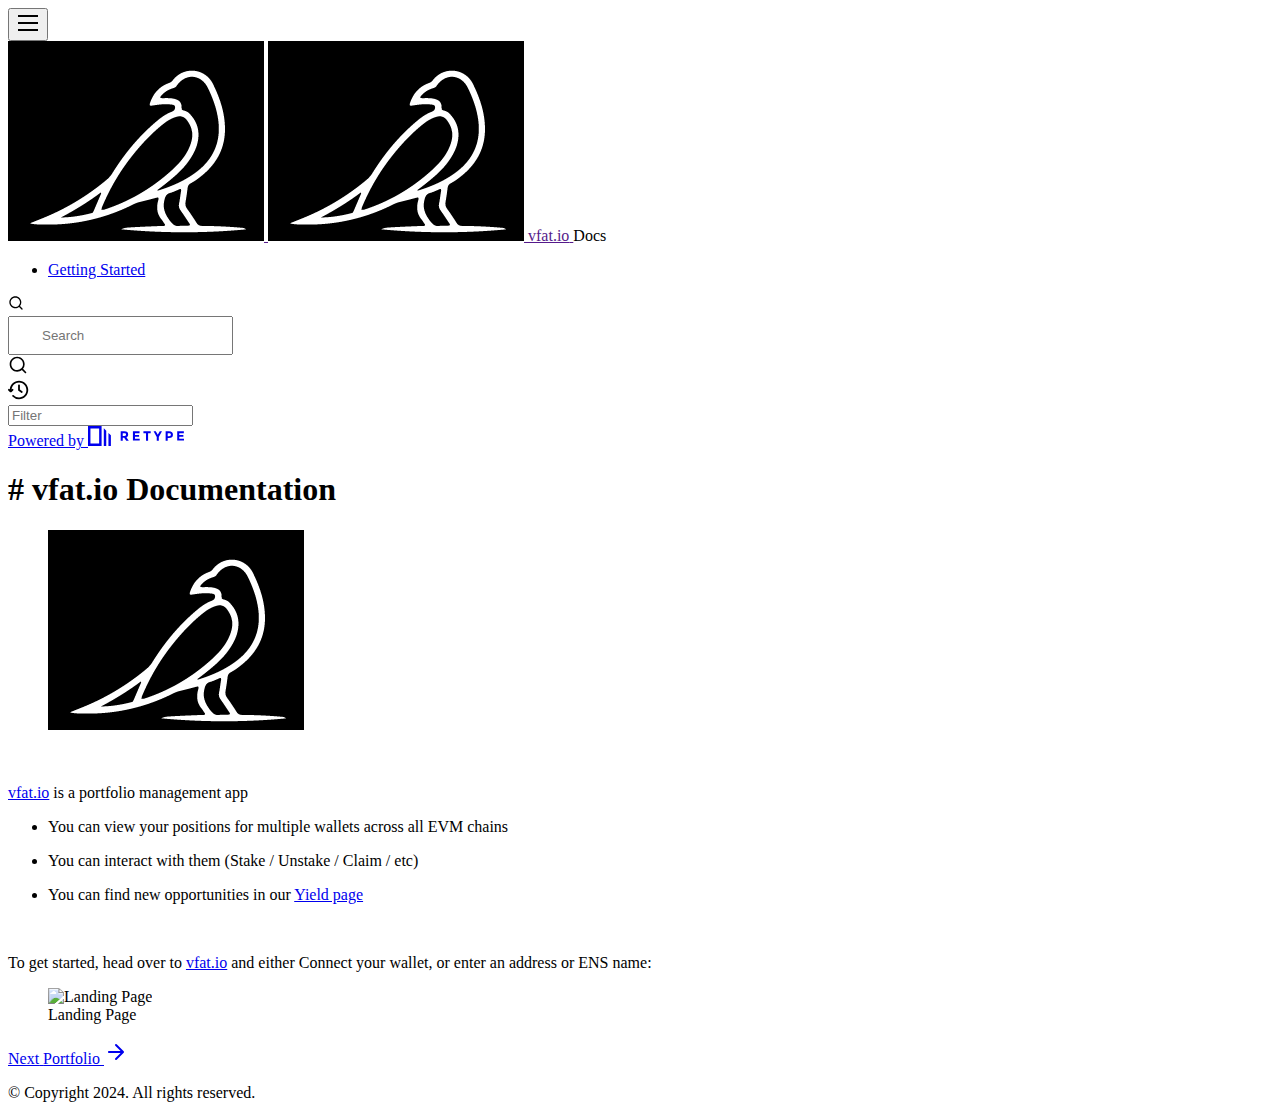
==== index.html @ 2ae231e9 "Refreshes Retype-generated documentation." ====
<!DOCTYPE html>
<html lang="en" class="h-full">
<head>
    <meta charset="UTF-8">
    <meta name="viewport" content="width=device-width,initial-scale=1">
    <meta name="turbo-cache-control" content="no-cache" data-turbo-track="reload" data-track-token="3.5.0.771573859008">

    <!-- See retype.com -->
    <meta name="generator" content="Retype 3.5.0">

    <!-- Primary Meta Tags -->
    <title>vfat.io Documentation</title>
    <meta name="title" content="vfat.io Documentation">
    <meta name="description" content="vfat.io is a portfolio management app">

    <!-- Canonical -->
    <link rel="canonical" href="https://docs.vfat.io/">

    <!-- Open Graph / Facebook -->
    <meta property="og:type" content="website">
    <meta property="og:url" content="https://docs.vfat.io/">
    <meta property="og:title" content="vfat.io Documentation">
    <meta property="og:description" content="vfat.io is a portfolio management app">
    <meta property="og:image" content="https://docs.vfat.io/img/vfat_bird-modified.png">

    <!-- Twitter -->
    <meta property="twitter:card" content="summary_large_image">
    <meta property="twitter:url" content="https://docs.vfat.io/">
    <meta property="twitter:title" content="vfat.io Documentation">
    <meta property="twitter:description" content="vfat.io is a portfolio management app">
    <meta property="twitter:image" content="https://docs.vfat.io/img/vfat_bird-modified.png">

    <script data-cfasync="false">(function () { var el = document.documentElement, m = localStorage.getItem("doc_theme"), wm = window.matchMedia; if (m === "dark" || (!m && wm && wm("(prefers-color-scheme: dark)").matches)) { el.classList.add("dark") } else { el.classList.remove("dark") } })();</script>

    <link href="resources/css/retype.css?v=3.5.0.771573859008" rel="stylesheet">

    <script data-cfasync="false" src="resources/js/config.js?v=3.5.0.771573859008" data-turbo-eval="false" defer></script>
    <script data-cfasync="false" src="resources/js/retype.js?v=3.5.0" data-turbo-eval="false" defer></script>
    <script id="lunr-js" data-cfasync="false" src="resources/js/lunr.js?v=3.5.0.771573859008" data-turbo-eval="false" defer></script>
</head>
<body>
    <div id="docs-app" class="relative text-base antialiased text-gray-700 bg-white font-body dark:bg-dark-850 dark:text-dark-300">
        <div class="absolute bottom-0 left-0 bg-gray-100 dark:bg-dark-800" style="top: 5rem; right: 50%"></div>
    
        <header id="docs-site-header" class="sticky top-0 z-30 flex w-full h-16 bg-white border-b border-gray-200 md:h-20 dark:bg-dark-850 dark:border-dark-650">
            <div class="container relative flex items-center justify-between pr-6 grow md:justify-start">
                <!-- Mobile menu button skeleton -->
                <button v-cloak class="skeleton docs-mobile-menu-button flex items-center justify-center shrink-0 overflow-hidden dark:text-white focus:outline-none rounded-full w-10 h-10 ml-3.5 md:hidden"><svg xmlns="http://www.w3.org/2000/svg" class="mb-px shrink-0" width="24" height="24" viewBox="0 0 24 24" role="presentation" style="margin-bottom: 0px;"><g fill="currentColor"><path d="M2 4h20v2H2zM2 11h20v2H2zM2 18h20v2H2z"></path></g></svg></button>
                <div v-cloak id="docs-sidebar-toggle"></div>
        
                <!-- Logo -->
                <div class="flex items-center justify-between h-full py-2 md:w-75">
                    <div class="flex items-center px-2 md:px-6">
                        <a id="docs-site-logo" href="" class="flex items-center leading-snug text-2xl">
                            <span class="w-10 mr-2 grow-0 shrink-0 overflow-hidden">
                                <img class="max-h-10 dark:hidden md:inline-block" src="img/vfat_bird-modified.png">
                                <img class="max-h-10 hidden dark:inline-block" src="img/vfat_bird-modified.png">
                            </span>
                            <span class="dark:text-white font-semibold line-clamp-1 md:line-clamp-2">vfat.io</span>
                        </a><span class="hidden px-2 py-1 ml-4 text-sm font-semibold leading-none text-root-logo-label-text bg-root-logo-label-bg rounded-sm md:inline-block">Docs</span>
                    </div>
        
                    <span class="hidden h-8 border-r md:inline-block dark:border-dark-650"></span>
                </div>
        
                <div class="flex justify-between md:grow">
                    <!-- Top Nav -->
                    <nav class="hidden md:flex">
                        <ul class="flex flex-col mb-4 md:pl-16 md:mb-0 md:flex-row md:items-center">
                            <li class="mr-6">
                                <a class="py-2 md:mb-0 inline-flex items-center text-sm whitespace-nowrap transition-colors duration-200 ease-linear md:text-blue-500 dark:text-blue-400 hover:text-blue-800 dark:hover:text-blue-200" href="https://retype.com/guides/getting-started/">Getting Started</a>
                            </li>
        
                        </ul>
                    </nav>
        
                    <!-- Header Right Skeleton -->
                    <div v-cloak class="flex justify-end grow skeleton">
        
                        <!-- Search input mock -->
                        <div class="relative hidden w-40 lg:block lg:max-w-sm lg:ml-auto">
                            <div class="absolute flex items-center justify-center h-full pl-3 dark:text-dark-300">
                                <svg xmlns="http://www.w3.org/2000/svg" class="icon-base" width="16" height="16" viewBox="0 0 24 24" aria-labelledby="icon" role="presentation" style="margin-bottom: 1px;"><g fill="currentColor" ><path d="M21.71 20.29l-3.68-3.68A8.963 8.963 0 0020 11c0-4.96-4.04-9-9-9s-9 4.04-9 9 4.04 9 9 9c2.12 0 4.07-.74 5.61-1.97l3.68 3.68c.2.19.45.29.71.29s.51-.1.71-.29c.39-.39.39-1.03 0-1.42zM4 11c0-3.86 3.14-7 7-7s7 3.14 7 7c0 1.92-.78 3.66-2.04 4.93-.01.01-.02.01-.02.01-.01.01-.01.01-.01.02A6.98 6.98 0 0111 18c-3.86 0-7-3.14-7-7z" ></path></g></svg>
                            </div>
                            <input class="w-full h-10 placeholder-gray-400 transition-colors duration-200 ease-in bg-gray-200 border border-transparent rounded md:text-sm hover:bg-white hover:border-gray-300 focus:outline-none focus:bg-white focus:border-gray-500 dark:bg-dark-600 dark:border-dark-600 dark:placeholder-dark-400" style="padding: 0.625rem 0.75rem 0.625rem 2rem" type="text" placeholder="Search">
                        </div>
        
                        <!-- Mobile search button -->
                        <div class="flex items-center justify-center w-10 h-10 lg:hidden">
                            <svg xmlns="http://www.w3.org/2000/svg" class="shrink-0 icon-base" width="20" height="20" viewBox="0 0 24 24" aria-labelledby="icon" role="presentation" style="margin-bottom: 0px;"><g fill="currentColor" ><path d="M21.71 20.29l-3.68-3.68A8.963 8.963 0 0020 11c0-4.96-4.04-9-9-9s-9 4.04-9 9 4.04 9 9 9c2.12 0 4.07-.74 5.61-1.97l3.68 3.68c.2.19.45.29.71.29s.51-.1.71-.29c.39-.39.39-1.03 0-1.42zM4 11c0-3.86 3.14-7 7-7s7 3.14 7 7c0 1.92-.78 3.66-2.04 4.93-.01.01-.02.01-.02.01-.01.01-.01.01-.01.02A6.98 6.98 0 0111 18c-3.86 0-7-3.14-7-7z" ></path></g></svg>
                        </div>
        
                        <!-- Dark mode switch placeholder -->
                        <div class="w-10 h-10 lg:ml-2"></div>
        
                        <!-- History button -->
                        <div class="flex items-center justify-center w-10 h-10" style="margin-right: -0.625rem;">
                            <svg xmlns="http://www.w3.org/2000/svg" class="shrink-0 icon-base" width="22" height="22" viewBox="0 0 24 24" aria-labelledby="icon" role="presentation" style="margin-bottom: 0px;"><g fill="currentColor" ><g ><path d="M12.01 6.01c-.55 0-1 .45-1 1V12a1 1 0 00.4.8l3 2.22a.985.985 0 001.39-.2.996.996 0 00-.21-1.4l-2.6-1.92V7.01c.02-.55-.43-1-.98-1z"></path><path d="M12.01 1.91c-5.33 0-9.69 4.16-10.05 9.4l-.29-.26a.997.997 0 10-1.34 1.48l1.97 1.79c.19.17.43.26.67.26s.48-.09.67-.26l1.97-1.79a.997.997 0 10-1.34-1.48l-.31.28c.34-4.14 3.82-7.41 8.05-7.41 4.46 0 8.08 3.63 8.08 8.09s-3.63 8.08-8.08 8.08c-2.18 0-4.22-.85-5.75-2.4a.996.996 0 10-1.42 1.4 10.02 10.02 0 007.17 2.99c5.56 0 10.08-4.52 10.08-10.08.01-5.56-4.52-10.09-10.08-10.09z"></path></g></g></svg>
                        </div>
                    </div>
        
                    <div v-cloak class="flex justify-end grow">
                        <div id="docs-mobile-search-button"></div>
                        <doc-search-desktop></doc-search-desktop>
        
                        <doc-theme-switch class="lg:ml-2"></doc-theme-switch>
                        <doc-history></doc-history>
                    </div>
                </div>
            </div>
        </header>
    
        <div class="container relative flex bg-white">
            <!-- Sidebar Skeleton -->
            <div v-cloak class="fixed flex flex-col shrink-0 duration-300 ease-in-out bg-gray-100 border-gray-200 sidebar top-20 w-75 border-r h-screen md:sticky transition-transform skeleton dark:bg-dark-800 dark:border-dark-650">
            
                <!-- Render this div, if config.showSidebarFilter is `true` -->
                <div class="flex items-center h-16 px-6">
                    <input class="w-full h-8 px-3 py-2 transition-colors duration-200 ease-linear bg-white border border-gray-200 rounded shadow-none text-sm focus:outline-none focus:border-gray-600 dark:bg-dark-600 dark:border-dark-600" type="text" placeholder="Filter">
                </div>
            
                <div class="pl-6 mt-1 mb-4">
                    <div class="w-32 h-3 mb-4 bg-gray-200 rounded-full loading dark:bg-dark-600"></div>
                    <div class="w-48 h-3 mb-4 bg-gray-200 rounded-full loading dark:bg-dark-600"></div>
                    <div class="w-40 h-3 mb-4 bg-gray-200 rounded-full loading dark:bg-dark-600"></div>
                    <div class="w-32 h-3 mb-4 bg-gray-200 rounded-full loading dark:bg-dark-600"></div>
                    <div class="w-48 h-3 mb-4 bg-gray-200 rounded-full loading dark:bg-dark-600"></div>
                    <div class="w-40 h-3 mb-4 bg-gray-200 rounded-full loading dark:bg-dark-600"></div>
                </div>
            
                <div class="shrink-0 mt-auto bg-transparent dark:border-dark-650">
                    <a class="flex items-center justify-center flex-nowrap h-16 text-gray-400 dark:text-dark-400 hover:text-gray-700 dark:hover:text-dark-300 transition-colors duration-150 ease-in docs-powered-by" target="_blank" href="https://retype.com/" rel="noopener">
                        <span class="text-xs whitespace-nowrap">Powered by</span>
                        <svg xmlns="http://www.w3.org/2000/svg" class="ml-2" fill="currentColor" width="96" height="20" overflow="visible"><path d="M0 0v20h13.59V0H0zm11.15 17.54H2.44V2.46h8.71v15.08zM15.8 20h2.44V4.67L15.8 2.22zM20.45 6.89V20h2.44V9.34z"/><g><path d="M40.16 8.44c0 1.49-.59 2.45-1.75 2.88l2.34 3.32h-2.53l-2.04-2.96h-1.43v2.96h-2.06V5.36h3.5c1.43 0 2.46.24 3.07.73s.9 1.27.9 2.35zm-2.48 1.1c.26-.23.38-.59.38-1.09 0-.5-.13-.84-.4-1.03s-.73-.28-1.39-.28h-1.54v2.75h1.5c.72 0 1.2-.12 1.45-.35zM51.56 5.36V7.2h-4.59v1.91h4.13v1.76h-4.13v1.92h4.74v1.83h-6.79V5.36h6.64zM60.09 7.15v7.48h-2.06V7.15h-2.61V5.36h7.28v1.79h-2.61zM70.81 14.64h-2.06v-3.66l-3.19-5.61h2.23l1.99 3.45 1.99-3.45H74l-3.19 5.61v3.66zM83.99 6.19c.65.55.97 1.4.97 2.55s-.33 1.98-1 2.51-1.68.8-3.04.8h-1.23v2.59h-2.06V5.36h3.26c1.42 0 2.45.28 3.1.83zm-1.51 3.65c.25-.28.37-.69.37-1.22s-.16-.92-.48-1.14c-.32-.23-.82-.34-1.5-.34H79.7v3.12h1.38c.68 0 1.15-.14 1.4-.42zM95.85 5.36V7.2h-4.59v1.91h4.13v1.76h-4.13v1.92H96v1.83h-6.79V5.36h6.64z"/></g></svg>
                    </a>
                </div>
            </div>
            
            <!-- Sidebar component -->
            <doc-sidebar v-cloak>
                <template #sidebar-footer>
                    <div class="shrink-0 mt-auto border-t md:bg-transparent md:border-none dark:border-dark-650">
            
                        <div class="py-3 px-6 md:hidden border-b dark:border-dark-650">
                            <nav>
                                <ul class="flex flex-wrap justify-center items-center">
                                    <li class="mr-6">
                                        <a class="block py-1 inline-flex items-center text-sm whitespace-nowrap transition-colors duration-200 ease-linear md:text-blue-500 dark:text-blue-400 hover:text-blue-800 dark:hover:text-blue-200" href="https://retype.com/guides/getting-started/">Getting Started</a>
                                    </li>
            
                                </ul>
                            </nav>
                        </div>
            
                        <a class="flex items-center justify-center flex-nowrap h-16 text-gray-400 dark:text-dark-400 hover:text-gray-700 dark:hover:text-dark-300 transition-colors duration-150 ease-in docs-powered-by" target="_blank" href="https://retype.com/" rel="noopener">
                            <span class="text-xs whitespace-nowrap">Powered by</span>
                            <svg xmlns="http://www.w3.org/2000/svg" class="ml-2" fill="currentColor" width="96" height="20" overflow="visible"><path d="M0 0v20h13.59V0H0zm11.15 17.54H2.44V2.46h8.71v15.08zM15.8 20h2.44V4.67L15.8 2.22zM20.45 6.89V20h2.44V9.34z"/><g><path d="M40.16 8.44c0 1.49-.59 2.45-1.75 2.88l2.34 3.32h-2.53l-2.04-2.96h-1.43v2.96h-2.06V5.36h3.5c1.43 0 2.46.24 3.07.73s.9 1.27.9 2.35zm-2.48 1.1c.26-.23.38-.59.38-1.09 0-.5-.13-.84-.4-1.03s-.73-.28-1.39-.28h-1.54v2.75h1.5c.72 0 1.2-.12 1.45-.35zM51.56 5.36V7.2h-4.59v1.91h4.13v1.76h-4.13v1.92h4.74v1.83h-6.79V5.36h6.64zM60.09 7.15v7.48h-2.06V7.15h-2.61V5.36h7.28v1.79h-2.61zM70.81 14.64h-2.06v-3.66l-3.19-5.61h2.23l1.99 3.45 1.99-3.45H74l-3.19 5.61v3.66zM83.99 6.19c.65.55.97 1.4.97 2.55s-.33 1.98-1 2.51-1.68.8-3.04.8h-1.23v2.59h-2.06V5.36h3.26c1.42 0 2.45.28 3.1.83zm-1.51 3.65c.25-.28.37-.69.37-1.22s-.16-.92-.48-1.14c-.32-.23-.82-.34-1.5-.34H79.7v3.12h1.38c.68 0 1.15-.14 1.4-.42zM95.85 5.36V7.2h-4.59v1.91h4.13v1.76h-4.13v1.92H96v1.83h-6.79V5.36h6.64z"/></g></svg>
                        </a>
                    </div>
                </template>
            </doc-sidebar>
    
            <div class="grow min-w-0 dark:bg-dark-850">
                <!-- Render "toolbar" template here on api pages --><!-- Render page content -->
                <div class="flex">
                    <div class="min-w-0 p-4 grow md:px-16">
                        <main class="relative pb-12 lg:pt-2">
                            <div class="docs-markdown" id="docs-content">
                                <!-- Rendered if sidebar right is enabled -->
                                <div id="docs-sidebar-right-toggle"></div>
                                <!-- Page content  -->
<doc-anchor-target id="vfatio-documentation" class="break-words">
    <h1>
        <doc-anchor-trigger class="header-anchor-trigger" to="#vfatio-documentation">#</doc-anchor-trigger>
        <span>vfat.io Documentation</span>
    </h1>
</doc-anchor-target>
<p><figure class="content-center">
    <img src="img/vfat_bird-modified.png" alt="">
    <figcaption class="caption"></figcaption>
</figure>
</p>
<br>
<p><a href="https://vfat.io">vfat.io</a> is a portfolio management app</p>
<ul>
<li><p>You can view your positions for multiple wallets across all EVM chains</p>
</li>
<li><p>You can interact with them (Stake / Unstake / Claim / etc)</p>
</li>
<li><p>You can find new opportunities in our <a href="https://vfat.io/yield">Yield page</a></p>
</li>
</ul>
<br>
<p>To get started, head over to <a href="https://vfat.io">vfat.io</a> and either Connect your wallet, or enter an address or ENS name:</p>
<p><figure class="content-center">
    <img src="img/landing_page.png" alt="Landing Page">
    <figcaption class="caption">Landing Page</figcaption>
</figure>
</p>

                                
                                <!-- Required only on API pages -->
                                <doc-toolbar-member-filter-no-results></doc-toolbar-member-filter-no-results>
                            </div>
                            <footer class="clear-both">
                            
                                <nav class="flex mt-14">
                                    <div class="w-1/2">
                                    </div>
                            
                                    <div class="w-1/2">
                                        <a class="px-5 py-4 -mx-px h-full flex items-center justify-end break-normal font-medium text-blue-500 dark:text-blue-400 border border-gray-300 hover:border-gray-400 dark:border-dark-650 dark:hover:border-dark-450 rounded-l rounded-r-lg transition-colors duration-150 relative hover:z-5" href="portfolio/">
                                            <span>
                                                <span class="block text-xs font-normal text-right text-gray-400 dark:text-dark-400">Next</span>
                                                <span class="block mt-1">Portfolio</span>
                                            </span>
                                            <svg xmlns="http://www.w3.org/2000/svg" class="ml-3" width="24" height="24" viewBox="0 0 24 24" fill="currentColor" overflow="visible"><path d="M19.92 12.38a1 1 0 00-.22-1.09l-7-7a.996.996 0 10-1.41 1.41l5.3 5.3H5c-.55 0-1 .45-1 1s.45 1 1 1h11.59l-5.29 5.29a.996.996 0 000 1.41c.19.2.44.3.7.3s.51-.1.71-.29l7-7c.09-.09.16-.21.21-.33z" /><path fill="none" d="M0 0h24v24H0z" /></svg>
                                        </a>
                                    </div>
                                </nav>
                            </footer>
                        </main>
                
                        <div class="border-t dark:border-dark-650 pt-6 mb-8">
                            <footer class="flex flex-wrap items-center justify-between">
                                <div>
                                    <ul class="flex flex-wrap items-center text-sm">
                                    </ul>
                                </div>
                                <div class="docs-copyright py-2 text-gray-500 dark:text-dark-350 text-sm leading-relaxed"><p>© Copyright 2024. All rights reserved.</p></div>
                            </footer>
                        </div>
                    </div>
                
                    <!-- Rendered if sidebar right is enabled -->
                    <!-- Sidebar right skeleton-->
                    <div v-cloak class="fixed top-0 bottom-0 right-0 translate-x-full bg-white border-gray-200 lg:sticky lg:border-l lg:shrink-0 lg:pt-6 lg:transform-none sm:w-1/2 lg:w-64 lg:z-0 md:w-104 sidebar-right skeleton dark:bg-dark-850 dark:border-dark-650">
                        <div class="pl-5">
                            <div class="w-32 h-3 mb-4 bg-gray-200 dark:bg-dark-600 rounded-full loading"></div>
                            <div class="w-48 h-3 mb-4 bg-gray-200 dark:bg-dark-600 rounded-full loading"></div>
                            <div class="w-40 h-3 mb-4 bg-gray-200 dark:bg-dark-600 rounded-full loading"></div>
                        </div>
                    </div>
                
                    <!-- User should be able to hide sidebar right -->
                    <doc-sidebar-right v-cloak></doc-sidebar-right>
                </div>

            </div>
        </div>
    
        <doc-search-mobile></doc-search-mobile>
        <doc-back-to-top></doc-back-to-top>
    </div>


    <div id="docs-overlay-target"></div>

    <script data-cfasync="false">window.__DOCS__ = { "title": "Welcome", isRoot: true, level: 0, icon: "file", hasPrism: false, hasMermaid: false, hasMath: false, tocDepth: 23 }</script>
</body>
</html>
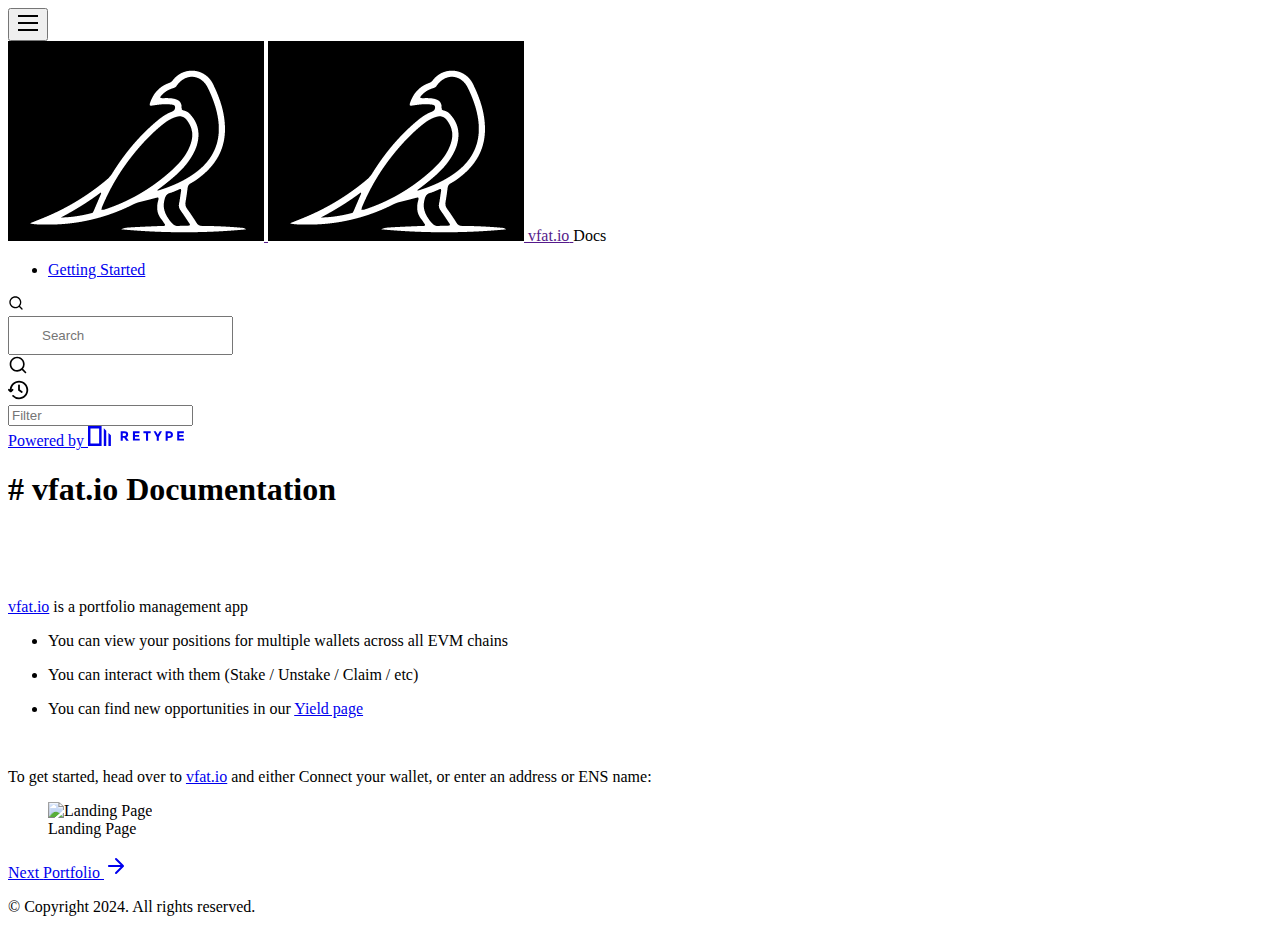
==== commit a57a6755: "Refreshes Retype-generated documentation." ====
--- a/index.html
+++ b/index.html
@@ -3,10 +3,10 @@
 <head>
     <meta charset="UTF-8">
     <meta name="viewport" content="width=device-width,initial-scale=1">
-    <meta name="turbo-cache-control" content="no-cache" data-turbo-track="reload" data-track-token="3.5.0.771573859008">
+    <meta name="turbo-cache-control" content="no-cache" data-turbo-track="reload" data-track-token="3.6.0.784968054610">
 
     <!-- See retype.com -->
-    <meta name="generator" content="Retype 3.5.0">
+    <meta name="generator" content="Retype 3.6.0">
 
     <!-- Primary Meta Tags -->
     <title>vfat.io Documentation</title>
@@ -21,22 +21,22 @@
     <meta property="og:url" content="https://docs.vfat.io/">
     <meta property="og:title" content="vfat.io Documentation">
     <meta property="og:description" content="vfat.io is a portfolio management app">
-    <meta property="og:image" content="https://docs.vfat.io/img/vfat_bird-modified.png">
+    <meta property="og:image" content="https://docs.vfat.io/img/vfat-bird-modified.png">
 
     <!-- Twitter -->
     <meta property="twitter:card" content="summary_large_image">
     <meta property="twitter:url" content="https://docs.vfat.io/">
     <meta property="twitter:title" content="vfat.io Documentation">
     <meta property="twitter:description" content="vfat.io is a portfolio management app">
-    <meta property="twitter:image" content="https://docs.vfat.io/img/vfat_bird-modified.png">
+    <meta property="twitter:image" content="https://docs.vfat.io/img/vfat-bird-modified.png">
 
     <script data-cfasync="false">(function () { var el = document.documentElement, m = localStorage.getItem("doc_theme"), wm = window.matchMedia; if (m === "dark" || (!m && wm && wm("(prefers-color-scheme: dark)").matches)) { el.classList.add("dark") } else { el.classList.remove("dark") } })();</script>
 
-    <link href="resources/css/retype.css?v=3.5.0.771573859008" rel="stylesheet">
-
-    <script data-cfasync="false" src="resources/js/config.js?v=3.5.0.771573859008" data-turbo-eval="false" defer></script>
-    <script data-cfasync="false" src="resources/js/retype.js?v=3.5.0" data-turbo-eval="false" defer></script>
-    <script id="lunr-js" data-cfasync="false" src="resources/js/lunr.js?v=3.5.0.771573859008" data-turbo-eval="false" defer></script>
+    <link href="resources/css/retype.css?v=3.6.0.784968054610" rel="stylesheet">
+
+    <script data-cfasync="false" src="resources/js/config.js?v=3.6.0.784968054610" data-turbo-eval="false" defer></script>
+    <script data-cfasync="false" src="resources/js/retype.js?v=3.6.0" data-turbo-eval="false" defer></script>
+    <script id="lunr-js" data-cfasync="false" src="resources/js/lunr.js?v=3.6.0.784968054610" data-turbo-eval="false" defer></script>
 </head>
 <body>
     <div id="docs-app" class="relative text-base antialiased text-gray-700 bg-white font-body dark:bg-dark-850 dark:text-dark-300">
@@ -176,7 +176,7 @@
     </h1>
 </doc-anchor-target>
 <p><figure class="content-center">
-    <img src="img/vfat_bird-modified.png" alt="">
+    <img src="img/vfat-bird-modified.png" alt="">
     <figcaption class="caption"></figcaption>
 </figure>
 </p>
@@ -193,7 +193,7 @@
 <br>
 <p>To get started, head over to <a href="https://vfat.io">vfat.io</a> and either Connect your wallet, or enter an address or ENS name:</p>
 <p><figure class="content-center">
-    <img src="img/landing_page.png" alt="Landing Page">
+    <img src="img/landing-page.png" alt="Landing Page">
     <figcaption class="caption">Landing Page</figcaption>
 </figure>
 </p>
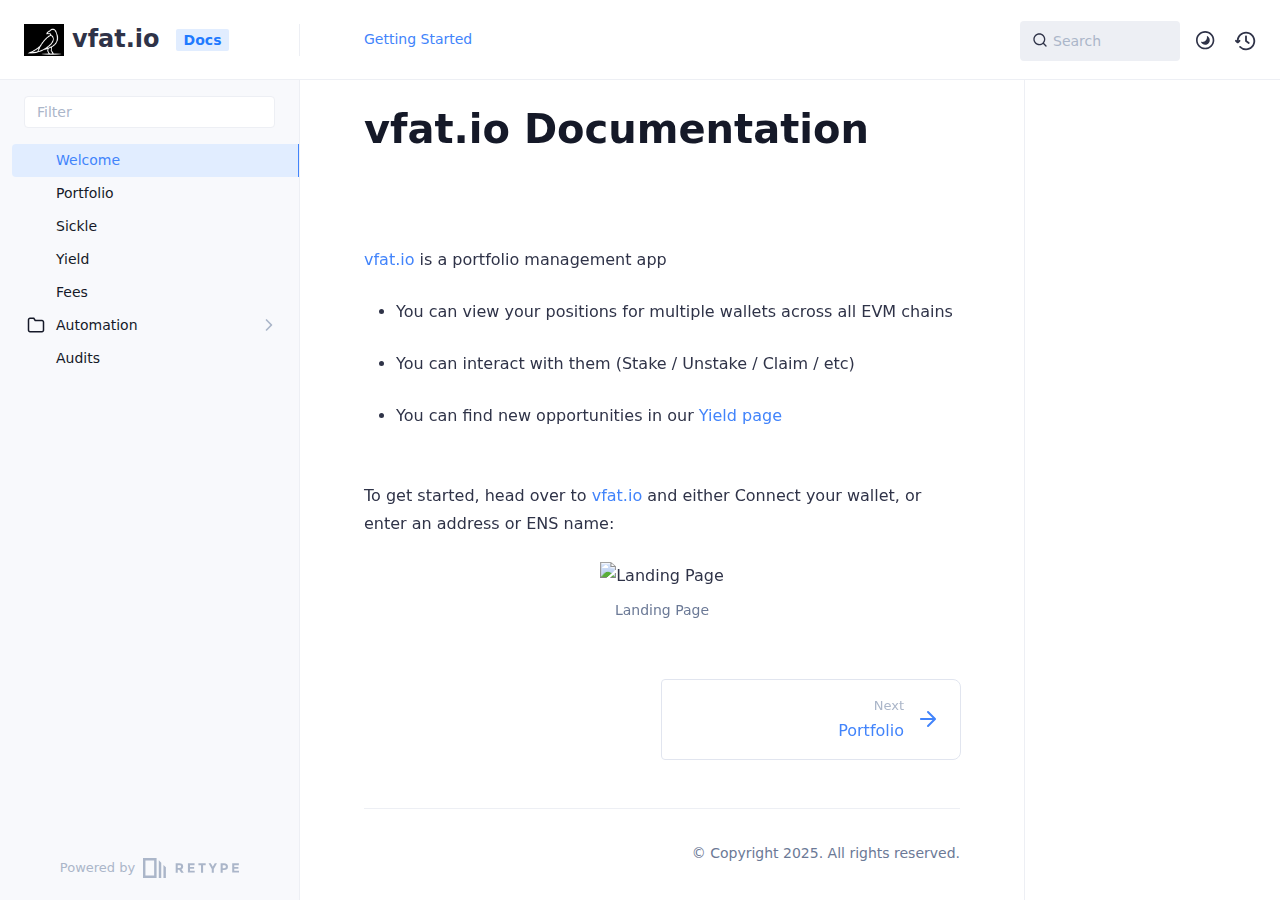
==== commit e3b1e846: "Refreshes Retype-generated documentation." ====
--- a/index.html
+++ b/index.html
@@ -3,7 +3,7 @@
 <head>
     <meta charset="UTF-8">
     <meta name="viewport" content="width=device-width,initial-scale=1">
-    <meta name="turbo-cache-control" content="no-cache" data-turbo-track="reload" data-track-token="3.6.0.784968054610">
+    <meta name="turbo-cache-control" content="no-cache" data-turbo-track="reload" data-track-token="3.6.0.790878250886">
 
     <!-- See retype.com -->
     <meta name="generator" content="Retype 3.6.0">
@@ -32,11 +32,11 @@
 
     <script data-cfasync="false">(function () { var el = document.documentElement, m = localStorage.getItem("doc_theme"), wm = window.matchMedia; if (m === "dark" || (!m && wm && wm("(prefers-color-scheme: dark)").matches)) { el.classList.add("dark") } else { el.classList.remove("dark") } })();</script>
 
-    <link href="resources/css/retype.css?v=3.6.0.784968054610" rel="stylesheet">
-
-    <script data-cfasync="false" src="resources/js/config.js?v=3.6.0.784968054610" data-turbo-eval="false" defer></script>
+    <link href="resources/css/retype.css?v=3.6.0.790878250886" rel="stylesheet">
+
+    <script data-cfasync="false" src="resources/js/config.js?v=3.6.0.790878250886" data-turbo-eval="false" defer></script>
     <script data-cfasync="false" src="resources/js/retype.js?v=3.6.0" data-turbo-eval="false" defer></script>
-    <script id="lunr-js" data-cfasync="false" src="resources/js/lunr.js?v=3.6.0.784968054610" data-turbo-eval="false" defer></script>
+    <script id="lunr-js" data-cfasync="false" src="resources/js/lunr.js?v=3.6.0.790878250886" data-turbo-eval="false" defer></script>
 </head>
 <body>
     <div id="docs-app" class="relative text-base antialiased text-gray-700 bg-white font-body dark:bg-dark-850 dark:text-dark-300">
@@ -227,7 +227,7 @@
                                     <ul class="flex flex-wrap items-center text-sm">
                                     </ul>
                                 </div>
-                                <div class="docs-copyright py-2 text-gray-500 dark:text-dark-350 text-sm leading-relaxed"><p>© Copyright 2024. All rights reserved.</p></div>
+                                <div class="docs-copyright py-2 text-gray-500 dark:text-dark-350 text-sm leading-relaxed"><p>© Copyright 2025. All rights reserved.</p></div>
                             </footer>
                         </div>
                     </div>
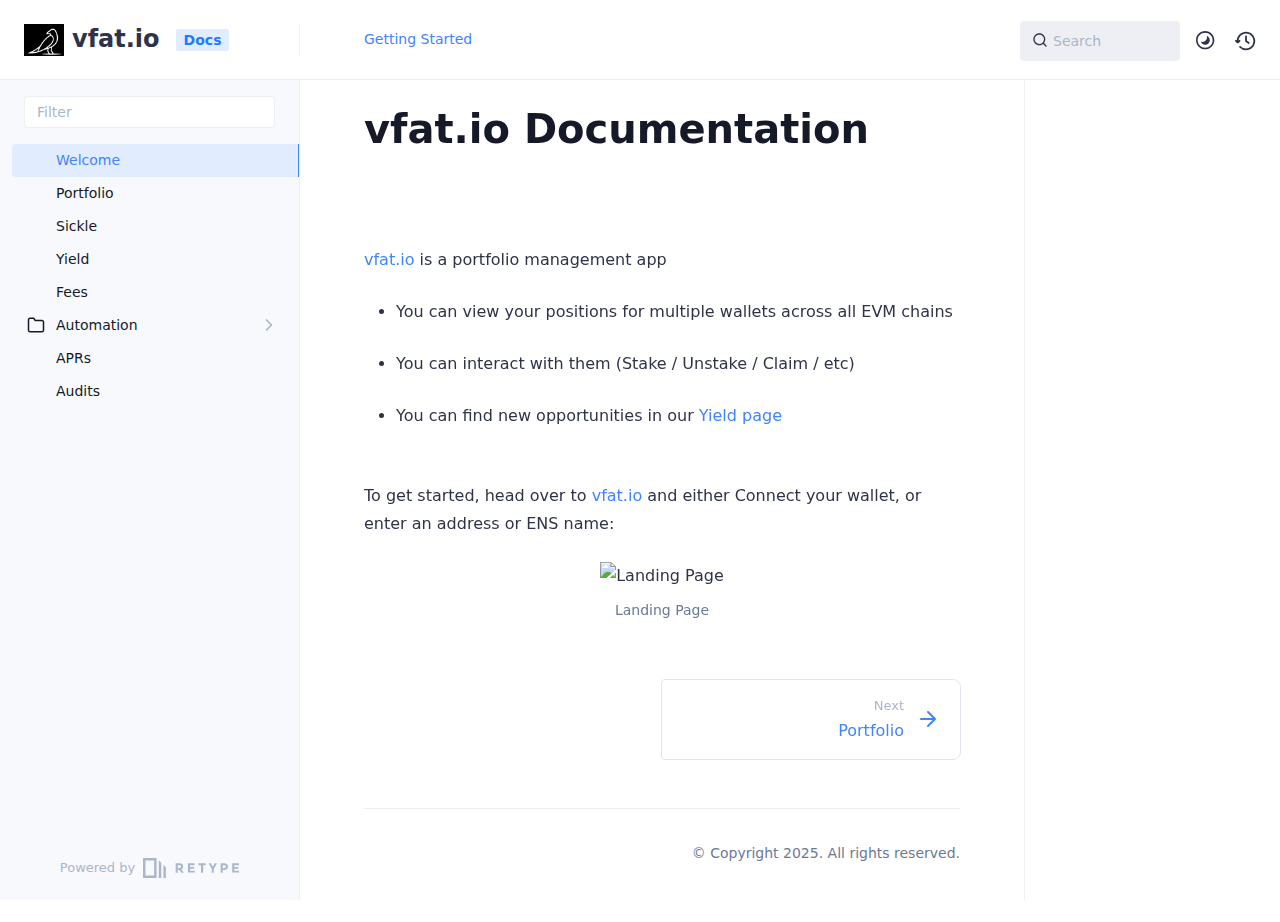
==== commit 9035cd5a: "Refreshes Retype-generated documentation." ====
--- a/index.html
+++ b/index.html
@@ -3,7 +3,7 @@
 <head>
     <meta charset="UTF-8">
     <meta name="viewport" content="width=device-width,initial-scale=1">
-    <meta name="turbo-cache-control" content="no-cache" data-turbo-track="reload" data-track-token="3.6.0.790878250886">
+    <meta name="turbo-cache-control" content="no-cache" data-turbo-track="reload" data-track-token="3.6.0.790880745813">
 
     <!-- See retype.com -->
     <meta name="generator" content="Retype 3.6.0">
@@ -32,11 +32,11 @@
 
     <script data-cfasync="false">(function () { var el = document.documentElement, m = localStorage.getItem("doc_theme"), wm = window.matchMedia; if (m === "dark" || (!m && wm && wm("(prefers-color-scheme: dark)").matches)) { el.classList.add("dark") } else { el.classList.remove("dark") } })();</script>
 
-    <link href="resources/css/retype.css?v=3.6.0.790878250886" rel="stylesheet">
-
-    <script data-cfasync="false" src="resources/js/config.js?v=3.6.0.790878250886" data-turbo-eval="false" defer></script>
+    <link href="resources/css/retype.css?v=3.6.0.790880745813" rel="stylesheet">
+
+    <script data-cfasync="false" src="resources/js/config.js?v=3.6.0.790880745813" data-turbo-eval="false" defer></script>
     <script data-cfasync="false" src="resources/js/retype.js?v=3.6.0" data-turbo-eval="false" defer></script>
-    <script id="lunr-js" data-cfasync="false" src="resources/js/lunr.js?v=3.6.0.790878250886" data-turbo-eval="false" defer></script>
+    <script id="lunr-js" data-cfasync="false" src="resources/js/lunr.js?v=3.6.0.790880745813" data-turbo-eval="false" defer></script>
 </head>
 <body>
     <div id="docs-app" class="relative text-base antialiased text-gray-700 bg-white font-body dark:bg-dark-850 dark:text-dark-300">
